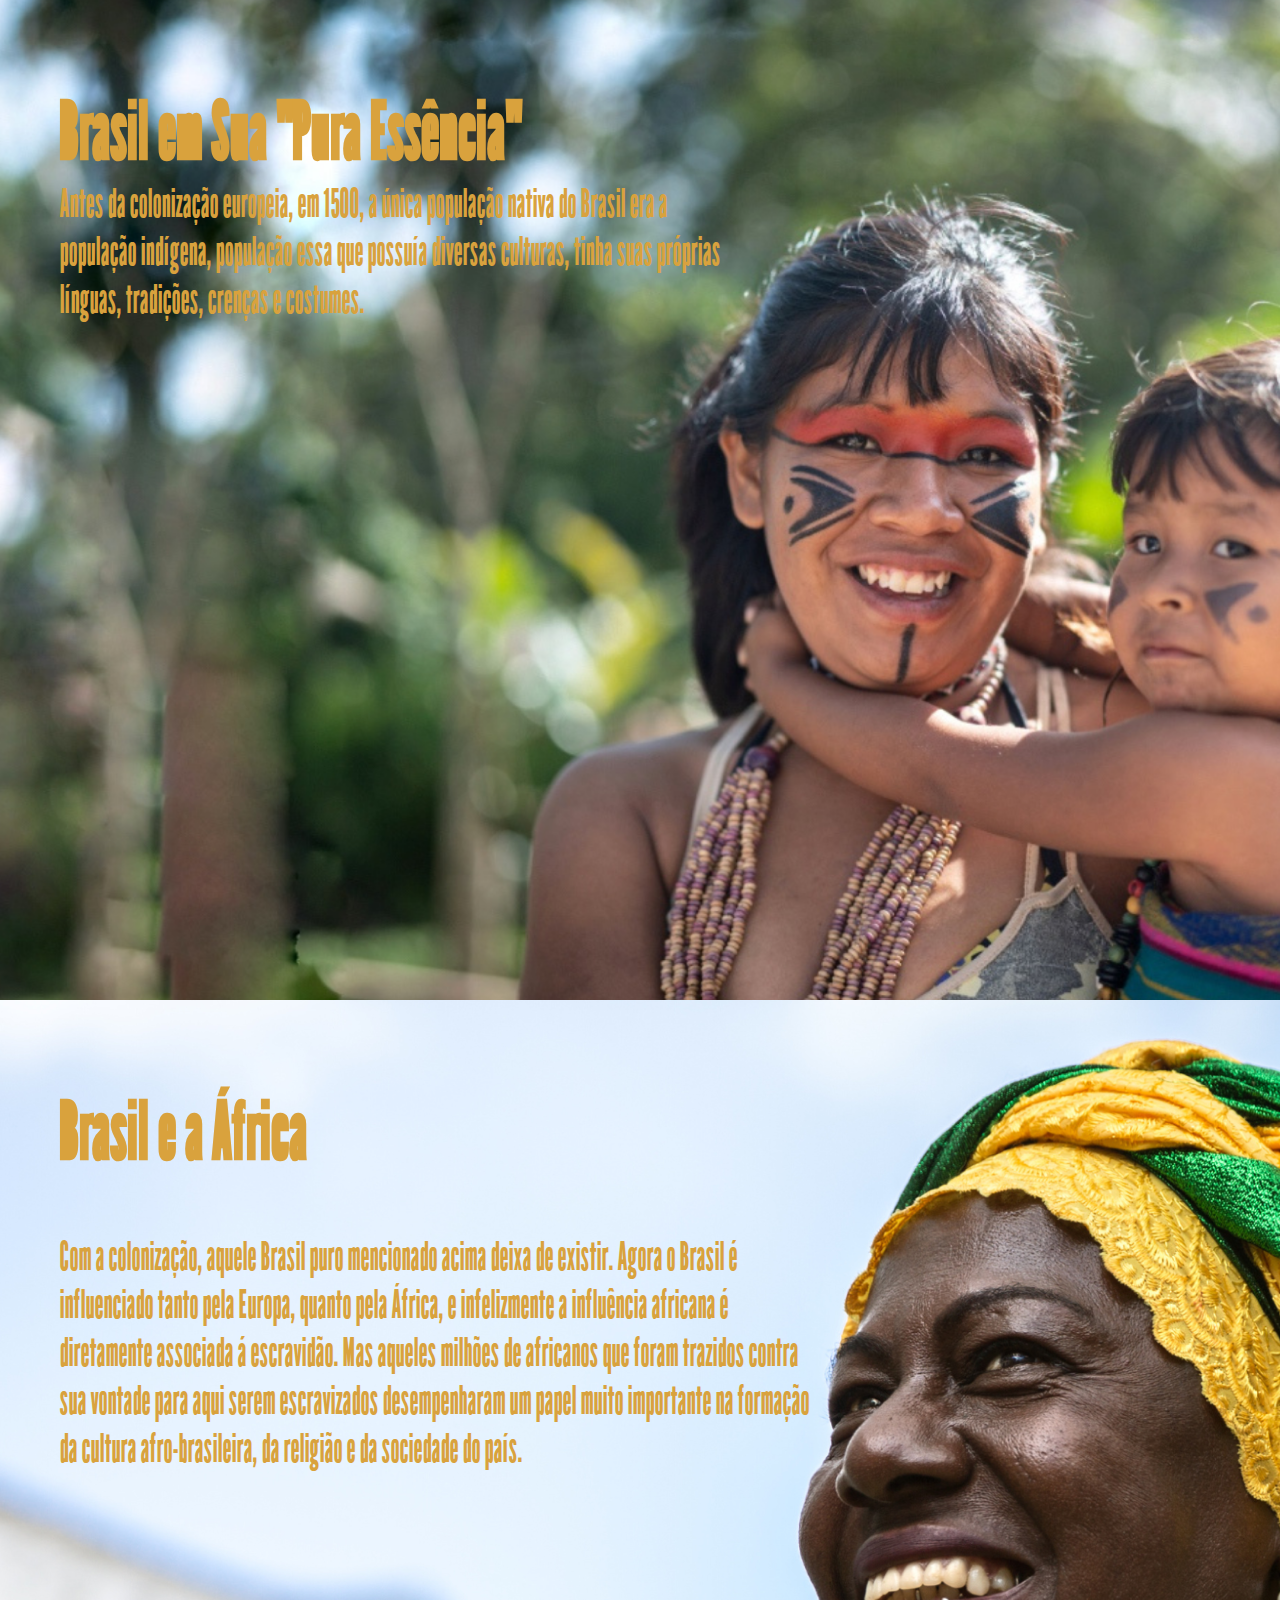
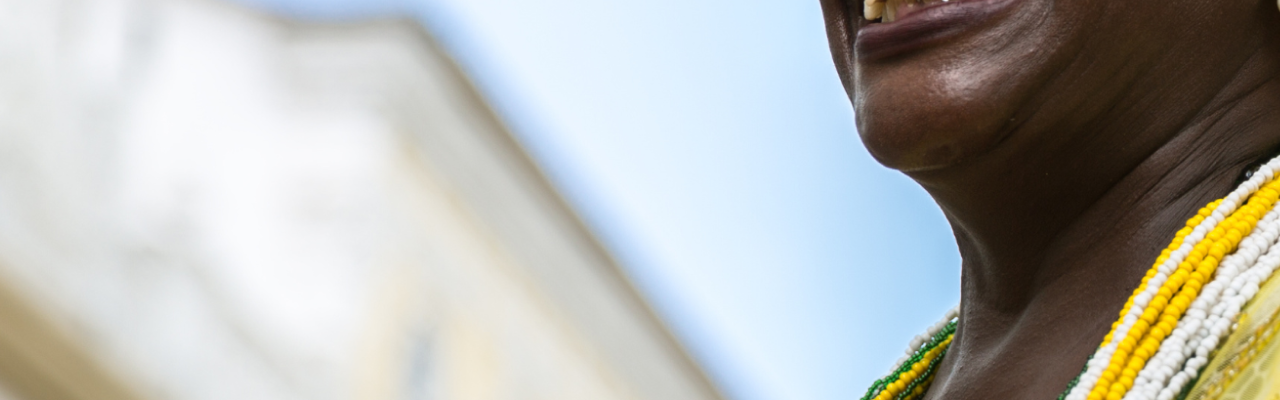
==== page.html @ 775d59c7 "iniciando partes: Brasil com África / Sem" ====
<!DOCTYPE html>
<html lang="en">
<head>
    <meta charset="UTF-8">
    <meta name="viewport" content="width=device-width, initial-scale=1.0">
    <link rel="stylesheet" href="style.css">
    <title>África como Ponto de Partida</title>
</head>
<body>
    <section class="contbrpuro">
        <div class="text">
            <h1>Brasil em Sua "Pura Essência"</h1>
            <p>Antes da colonização europeia, em 1500, a única população nativa do Brasil era a população indígena, população essa que possuía diversas culturas, tinha suas próprias línguas, tradições, crenças e costumes.</p>
        </div>
    </section>
    <section class="afrobr">
        <div class="text" id="afbr">
            <h1>Brasil e a África</h1>
            <p>Com a colonização, aquele Brasil puro mencionado acima deixa de existir. Agora o Brasil é influenciado tanto pela Europa, quanto pela África, e infelizmente a influência africana é diretamente associada á escravidão. Mas aqueles milhões de africanos que foram trazidos contra sua vontade para aqui serem escravizados desempenharam um papel muito importante na formação da cultura afro-brasileira, da religião e da sociedade do país.</p>
        </div>
    </section>
</body>
</html>
---- style.css ----
* {
    margin: 0%;
    padding: 0%;
    font-family: leaguegothicregular;
}

@font-face {
    font-family: leaguegothicregular;
    src: url(LeagueGothic-CondensedRegular.otf);
}
.contbrpuro {
    display: flex;
    width: 1440px;
    height: 1000px;
    background-image: url(img/brasilpuro.png);
    color: #D9A23D;
}

.afrobr {
    display: flex;
    width: 1440px;
    height: 1000px;
    background-image: url(img/afrobr.png);
    color: #D9A23D;
}

h1 {
    font-size: 80px;
}

p {
    font-size: 40px;
}

.text {
    display: flex;
    flex-direction: column;
    height: 510px;
    width: 665px;
    padding: 84px;
    padding-left: 60px;
}

#afbr {
    height: 695px;
    width: 755px;
    gap: 53px;
}
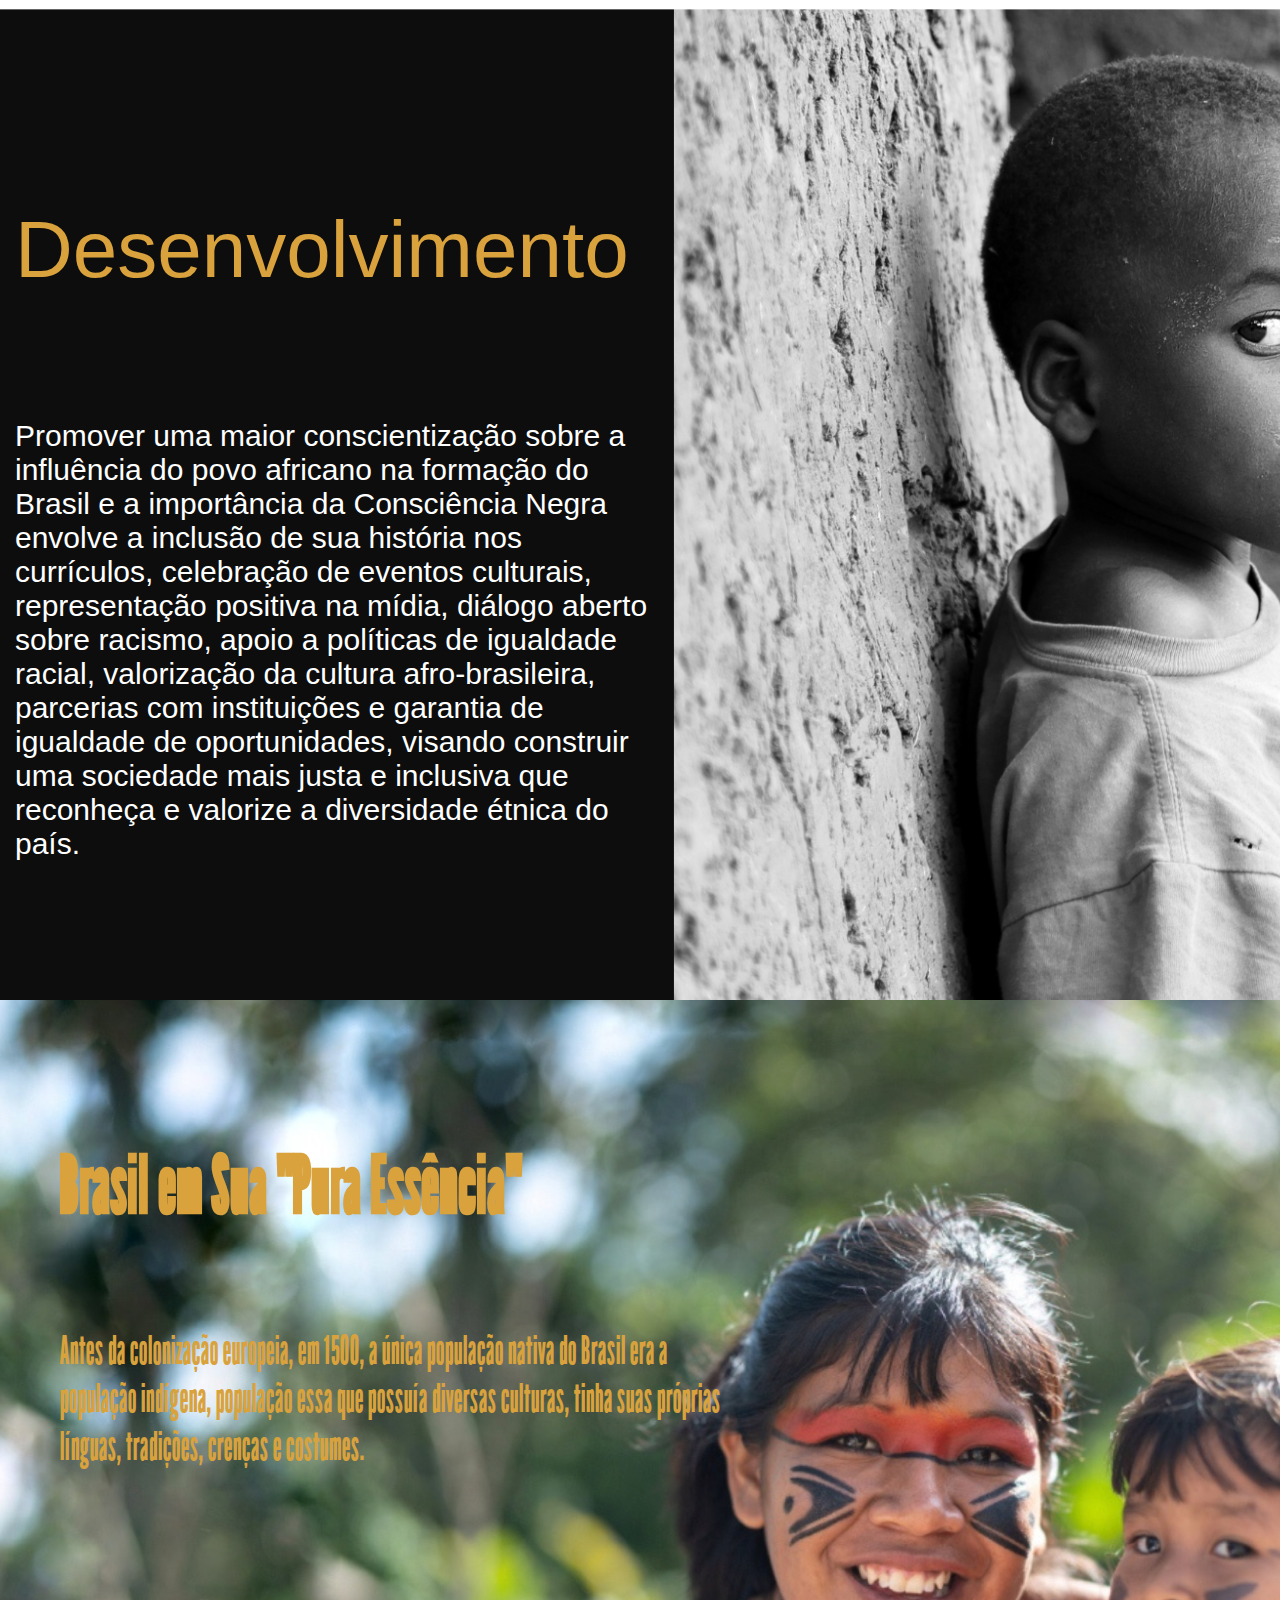
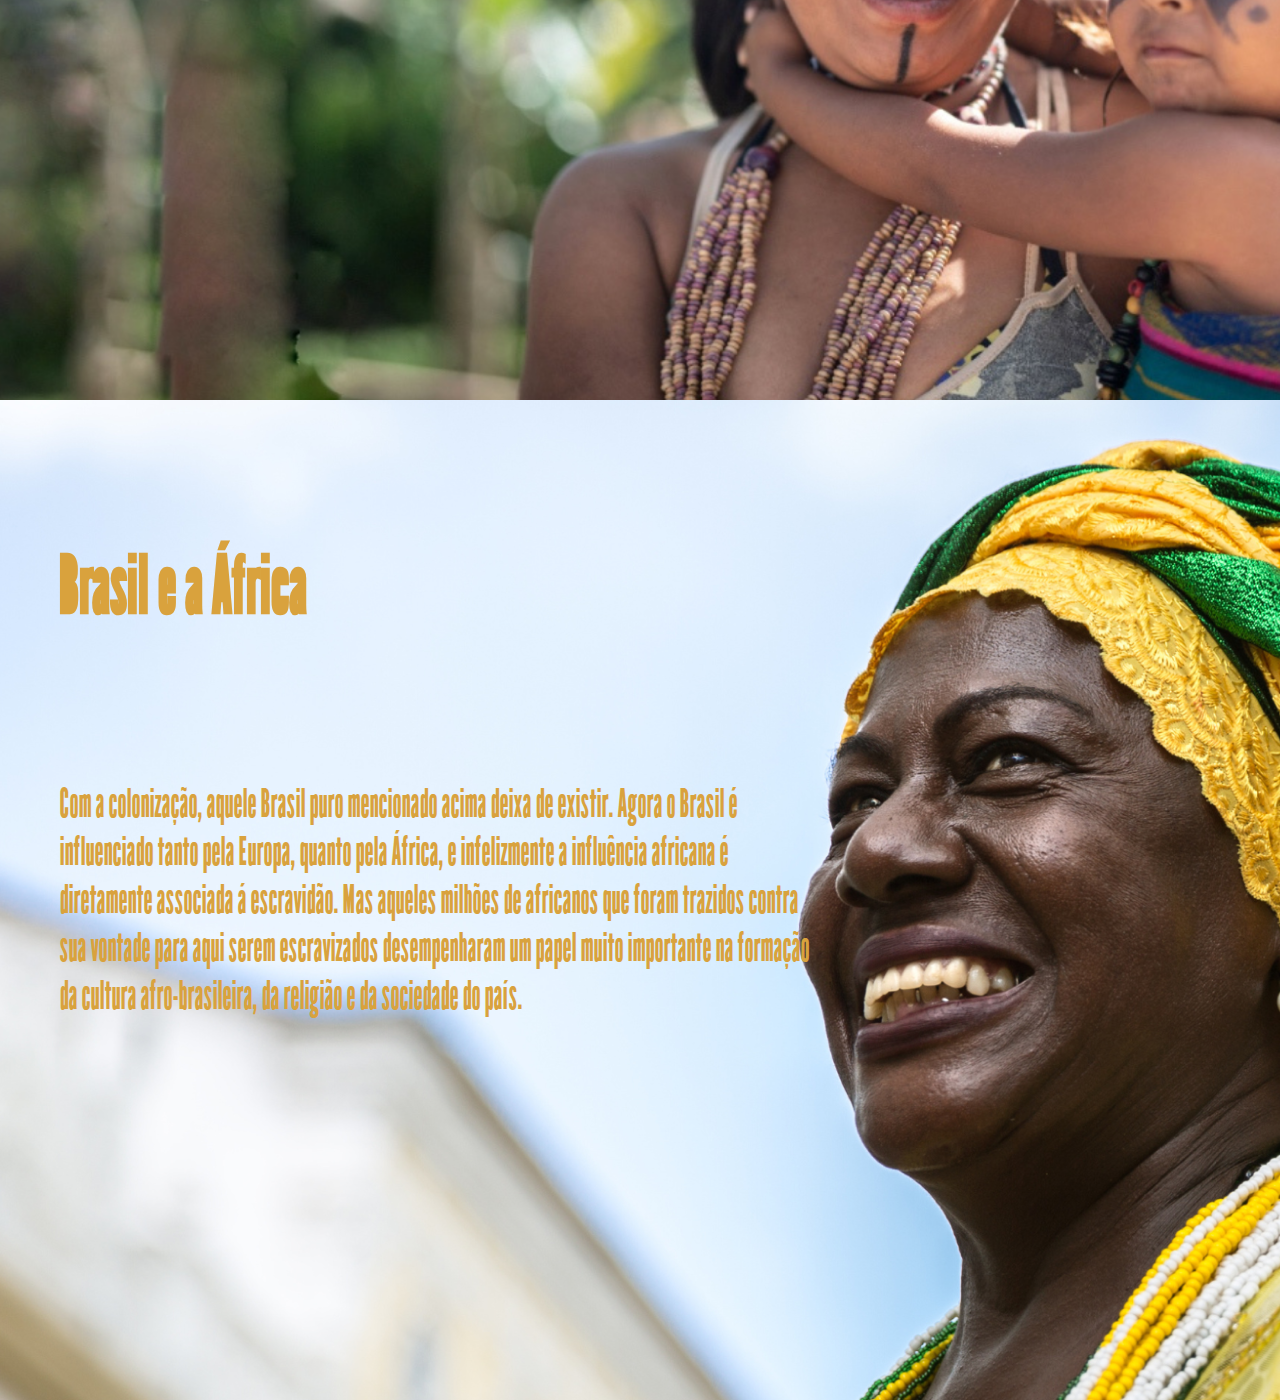
==== commit 4b7664a6: "primeira section/ falta a opacidade e a pag de pessoas histórica" ====
--- a/page.html
+++ b/page.html
@@ -1,5 +1,5 @@
 <!DOCTYPE html>
-<html lang="en">
+<html lang="pt-br">
 <head>
     <meta charset="UTF-8">
     <meta name="viewport" content="width=device-width, initial-scale=1.0">
@@ -7,6 +7,15 @@
     <title>África como Ponto de Partida</title>
 </head>
 <body>
+    <section class="desenvolvimento">
+        
+        <div class="desenvolvimentotext">
+            <h1>Desenvolvimento</h1>
+            <p class="desP">Promover uma maior conscientização sobre a influência do povo africano na formação do Brasil e a importância da Consciência Negra envolve a inclusão de sua história nos currículos, celebração de eventos culturais, representação positiva na mídia, diálogo aberto sobre racismo, apoio a políticas de igualdade racial, valorização da cultura afro-brasileira, parcerias com instituições e garantia de igualdade de oportunidades, visando construir uma sociedade mais justa e inclusiva que reconheça e valorize a diversidade étnica do país.
+        </p>
+        </div>
+        
+    </section>
     <section class="contbrpuro">
         <div class="text">
             <h1>Brasil em Sua "Pura Essência"</h1>
@@ -19,5 +28,8 @@
             <p>Com a colonização, aquele Brasil puro mencionado acima deixa de existir. Agora o Brasil é influenciado tanto pela Europa, quanto pela África, e infelizmente a influência africana é diretamente associada á escravidão. Mas aqueles milhões de africanos que foram trazidos contra sua vontade para aqui serem escravizados desempenharam um papel muito importante na formação da cultura afro-brasileira, da religião e da sociedade do país.</p>
         </div>
     </section>
+    <section class="figurasHistoricas">
+
+    </section>
 </body>
 </html>--- a/style.css
+++ b/style.css
@@ -1,5 +1,4 @@
 * {
-    margin: 0%;
     padding: 0%;
     font-family: leaguegothicregular;
 }
@@ -7,6 +6,46 @@
 @font-face {
     font-family: leaguegothicregular;
     src: url(LeagueGothic-CondensedRegular.otf);
+}
+
+body{
+    margin: auto;
+}
+
+.desenvolvimento {
+    background-image: url('img/imgDes.png');
+    display: flex;
+    width: 1440px;
+    height: 1000px;
+}
+
+.desenvolvimentotext {
+    display: flex;
+    flex-direction: column;
+    margin-right: 800px;
+    margin-top: 150px;
+    margin-left: 15px;
+}
+
+.desenvolvimentotext > h1 {
+    color: #D9A23D;
+    font-family: sans-serif;
+    font-size: 80px;
+    font-style: normal;
+    font-weight: 400;
+    line-height: normal;
+}
+
+.desenvolvimentotext > p {
+    display: flex;
+    margin-top: 70px;
+    color: #FFF;
+    font-family: sans-serif;
+    font-size: 30px;
+    font-style: normal;
+    font-weight: 400;
+    line-height: normal;
+    width: 650px;
 }
 .contbrpuro {
     display: flex;
@@ -45,4 +84,5 @@
     height: 695px;
     width: 755px;
     gap: 53px;
-}+}
+
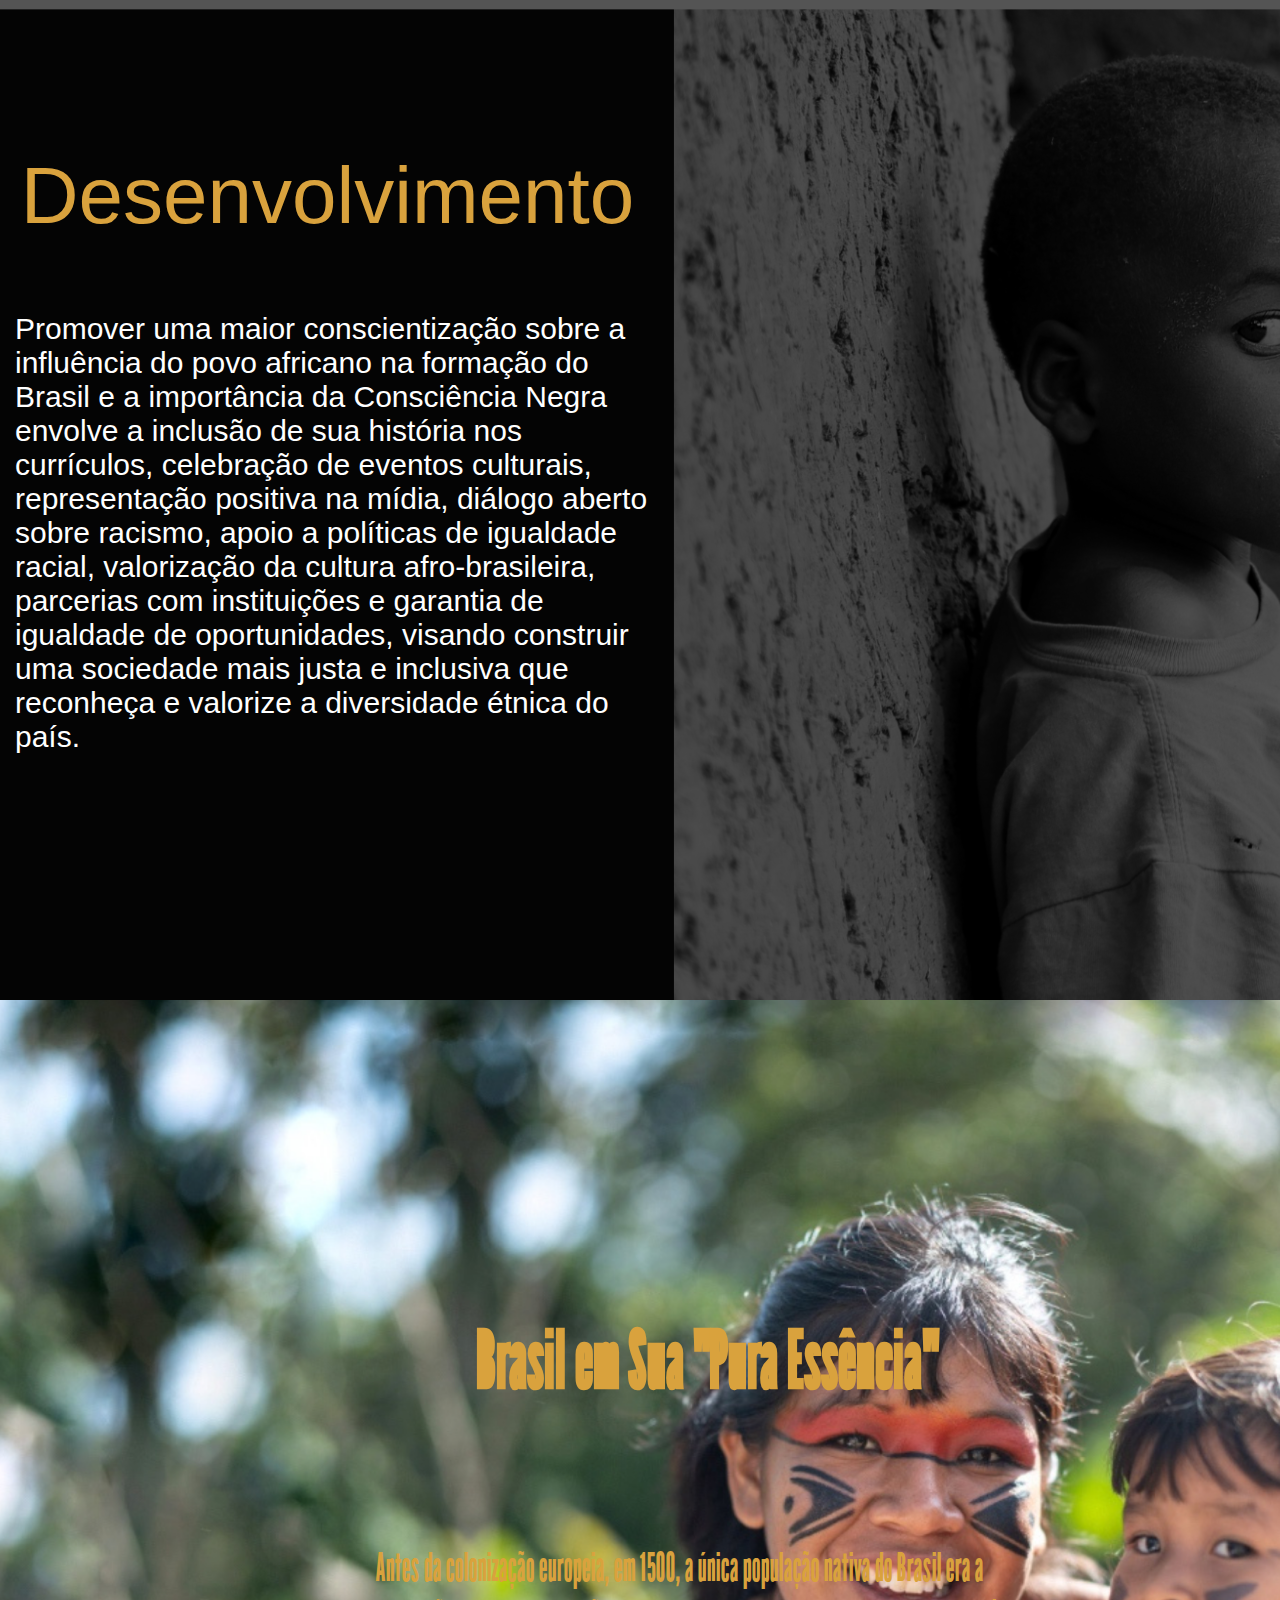
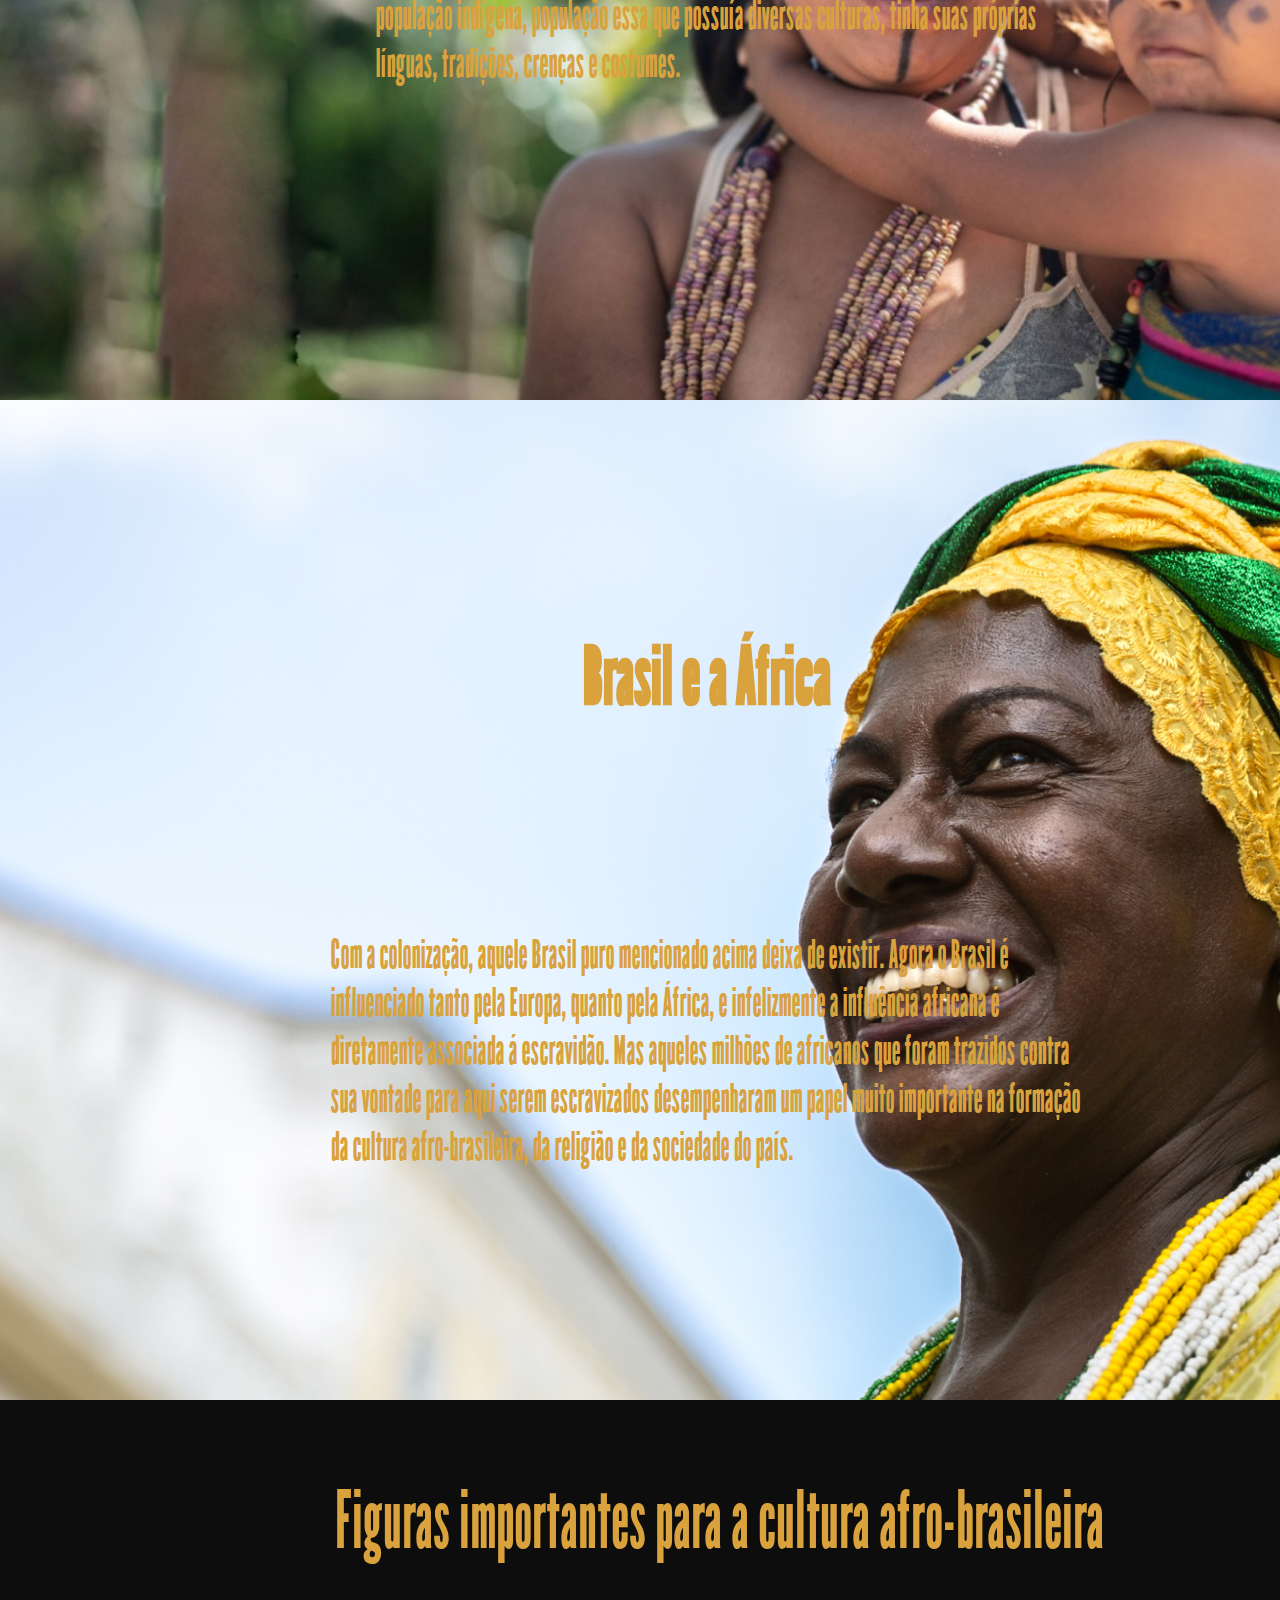
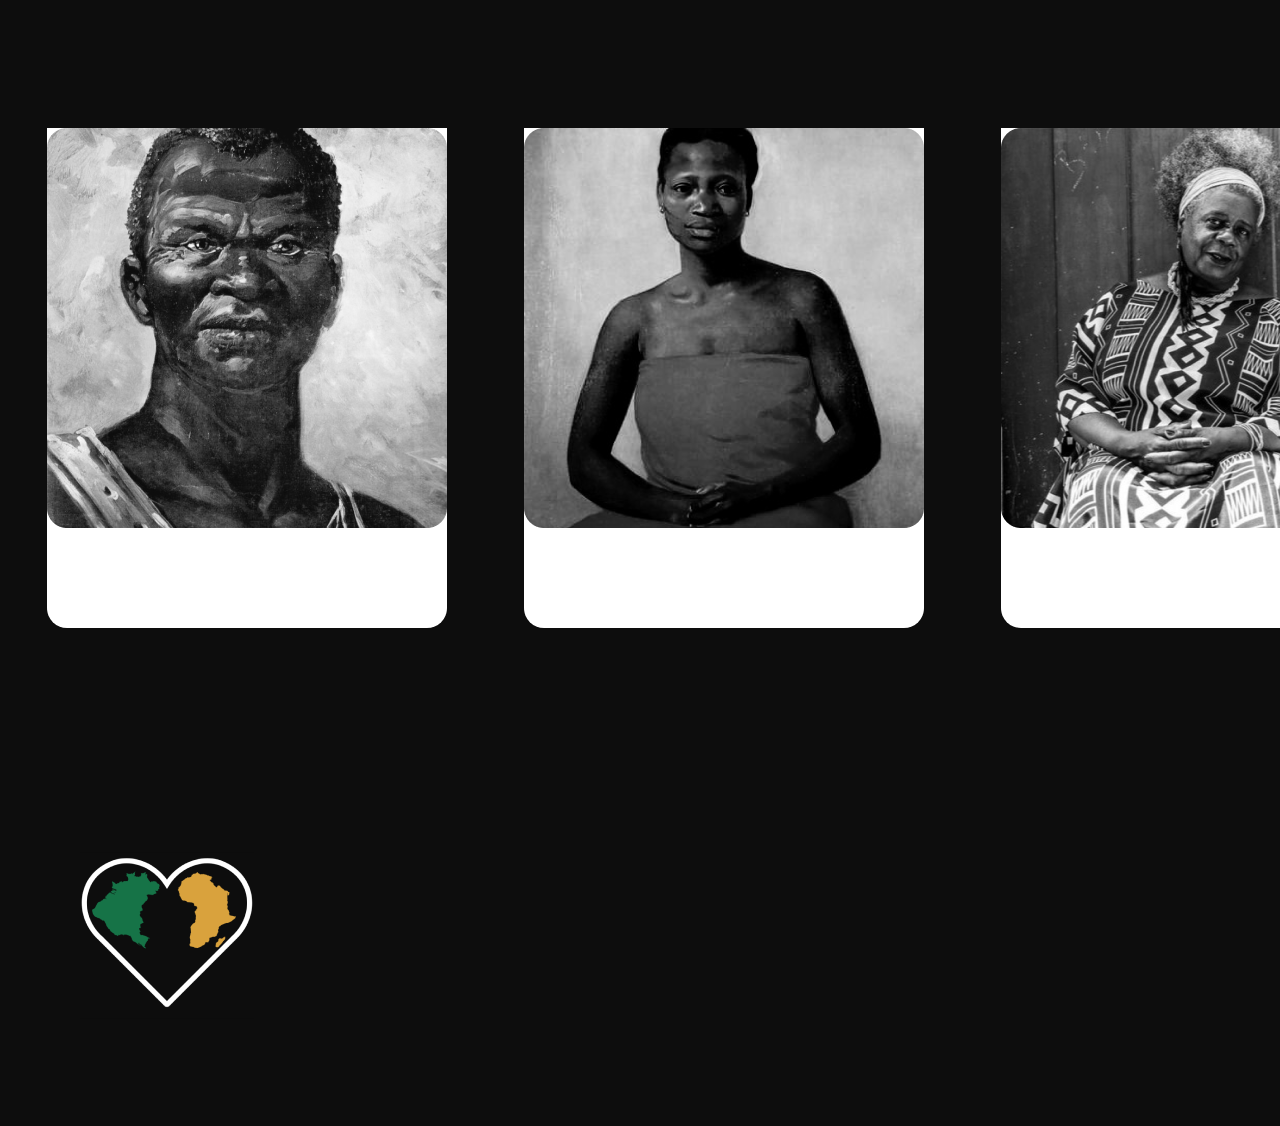
==== commit ccaf4d23: "minha parte cabou" ====
--- a/page.html
+++ b/page.html
@@ -8,11 +8,12 @@
 </head>
 <body>
     <section class="desenvolvimento">
-        
-        <div class="desenvolvimentotext">
-            <h1>Desenvolvimento</h1>
-            <p class="desP">Promover uma maior conscientização sobre a influência do povo africano na formação do Brasil e a importância da Consciência Negra envolve a inclusão de sua história nos currículos, celebração de eventos culturais, representação positiva na mídia, diálogo aberto sobre racismo, apoio a políticas de igualdade racial, valorização da cultura afro-brasileira, parcerias com instituições e garantia de igualdade de oportunidades, visando construir uma sociedade mais justa e inclusiva que reconheça e valorize a diversidade étnica do país.
-        </p>
+        <div>
+            <div class="desenvolvimentotext">
+                <h1>Desenvolvimento</h1>
+                <p class="desP">Promover uma maior conscientização sobre a influência do povo africano na formação do Brasil e a importância da Consciência Negra envolve a inclusão de sua história nos currículos, celebração de eventos culturais, representação positiva na mídia, diálogo aberto sobre racismo, apoio a políticas de igualdade racial, valorização da cultura afro-brasileira, parcerias com instituições e garantia de igualdade de oportunidades, visando construir uma sociedade mais justa e inclusiva que reconheça e valorize a diversidade étnica do país.
+            </p>
+            </div>
         </div>
         
     </section>
@@ -29,6 +30,24 @@
         </div>
     </section>
     <section class="figurasHistoricas">
+        <h1>Figuras importantes para a cultura afro-brasileira</h1>
+        <div class="cardsimg">
+            <div class="card">
+                <figure><img src="img/zumbidospalmares.png" alt=""></figure>
+                <p>Zumbi dos Palmares</p>
+            </div>
+            <div class="card">
+                <figure><img src="img/tereza-de-benguela 1.png" alt=""></figure>
+                <p>Tereza de Benguela</p>
+            </div>
+            <div class="card">
+                <figure><img src="img/conceicao-evaristo 1.png" alt=""></figure>
+                <p>Conceição evaristo</p>
+            </div>
+        </div>
+        <figure class='footerimg'>
+            <img src="img/Design sem nome (2) 1.png" alt="">
+        </figure>
 
     </section>
 </body>
--- a/style.css
+++ b/style.css
@@ -1,6 +1,7 @@
 * {
     padding: 0%;
     font-family: leaguegothicregular;
+    margin: auto;
 }
 
 @font-face {
@@ -8,10 +9,13 @@
     src: url(LeagueGothic-CondensedRegular.otf);
 }
 
-body{
-    margin: auto;
+
+
+.desenvolvimento > div{
+    background: #000000AB;
+    width: 1440px;
+    height: 1000px;
 }
-
 .desenvolvimento {
     background-image: url('img/imgDes.png');
     display: flex;
@@ -34,6 +38,7 @@
     font-style: normal;
     font-weight: 400;
     line-height: normal;
+    margin-top: ;
 }
 
 .desenvolvimentotext > p {
@@ -86,3 +91,52 @@
     gap: 53px;
 }
 
+.figurasHistoricas {
+    background-color: #0D0D0D;
+    width: 1440px;
+    height: 1326px;
+}
+
+.figurasHistoricas > h1{
+    color: #D9A23D;
+    text-align: center;
+    font-size: 80px;
+    font-style: normal;
+    font-weight: 400;
+    line-height: normal;
+    padding-top: 73px;
+}
+
+.cardsimg {
+    margin-top: 159px;
+}
+
+.cardsimg > div > figure > img{
+    width: 400px;
+    height: 400px;
+    background-color: #FFF;
+
+}
+
+
+.cardsimg {
+    display: flex;
+    margin-left: 8px;
+}
+
+.card {
+    background-color: white;
+    border-radius: 20px;
+    width: 400px;
+    height: 500px;
+}
+
+
+.card > p{
+    color: #e9151500;
+}
+
+.footerimg{
+    margin-top: 224px;
+    margin-left: 80px;
+}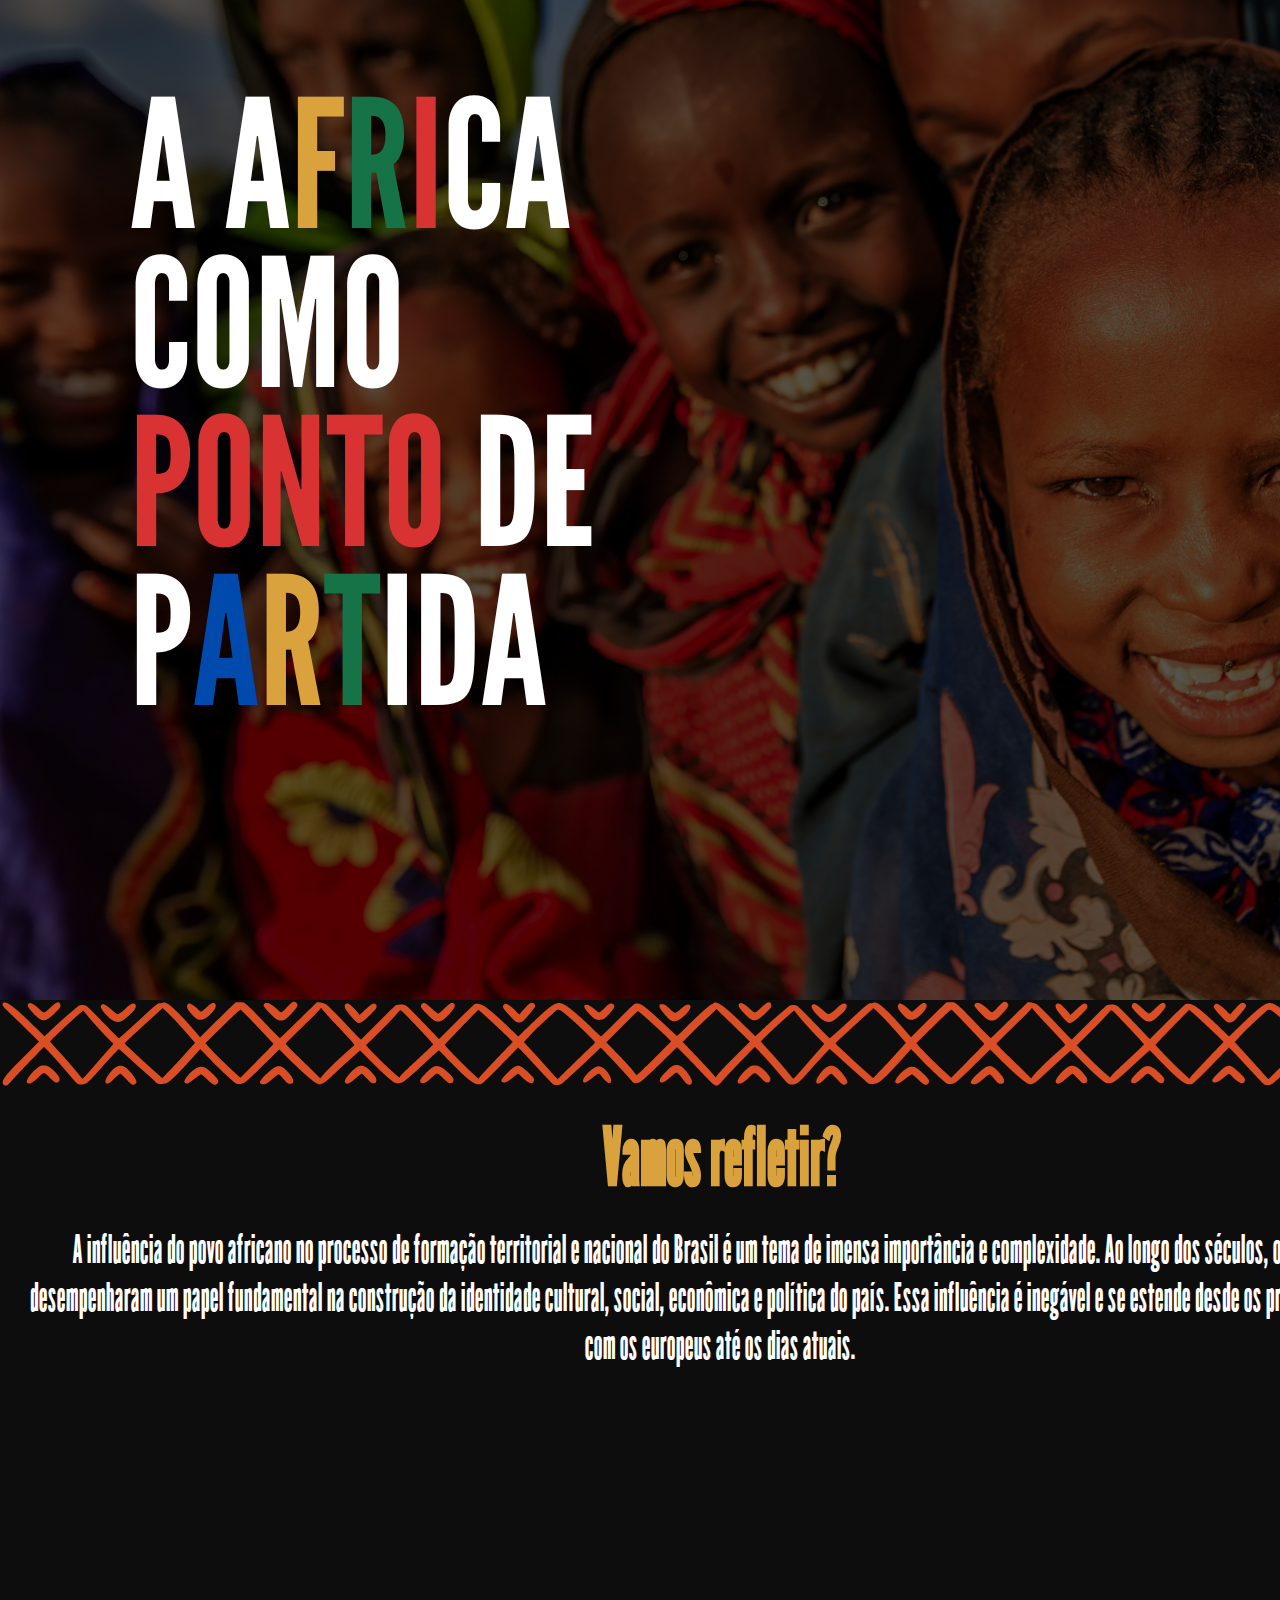
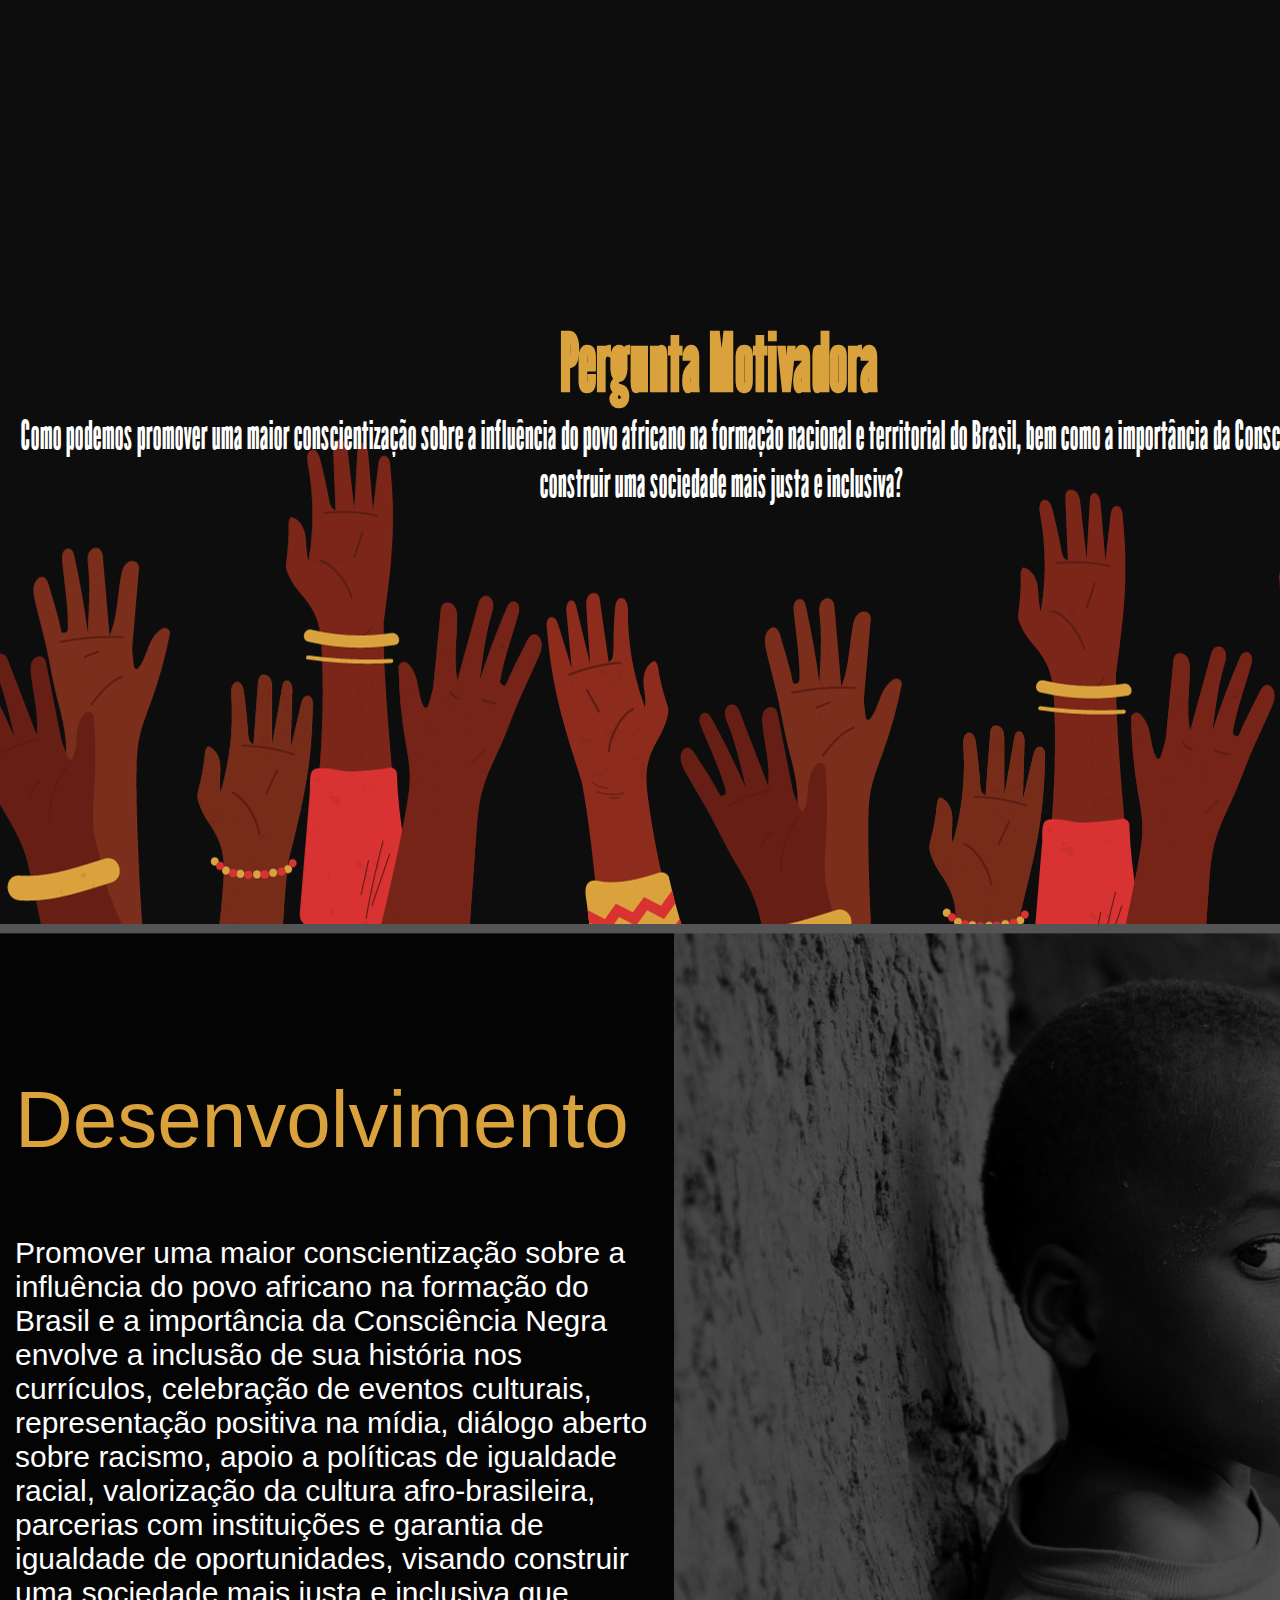
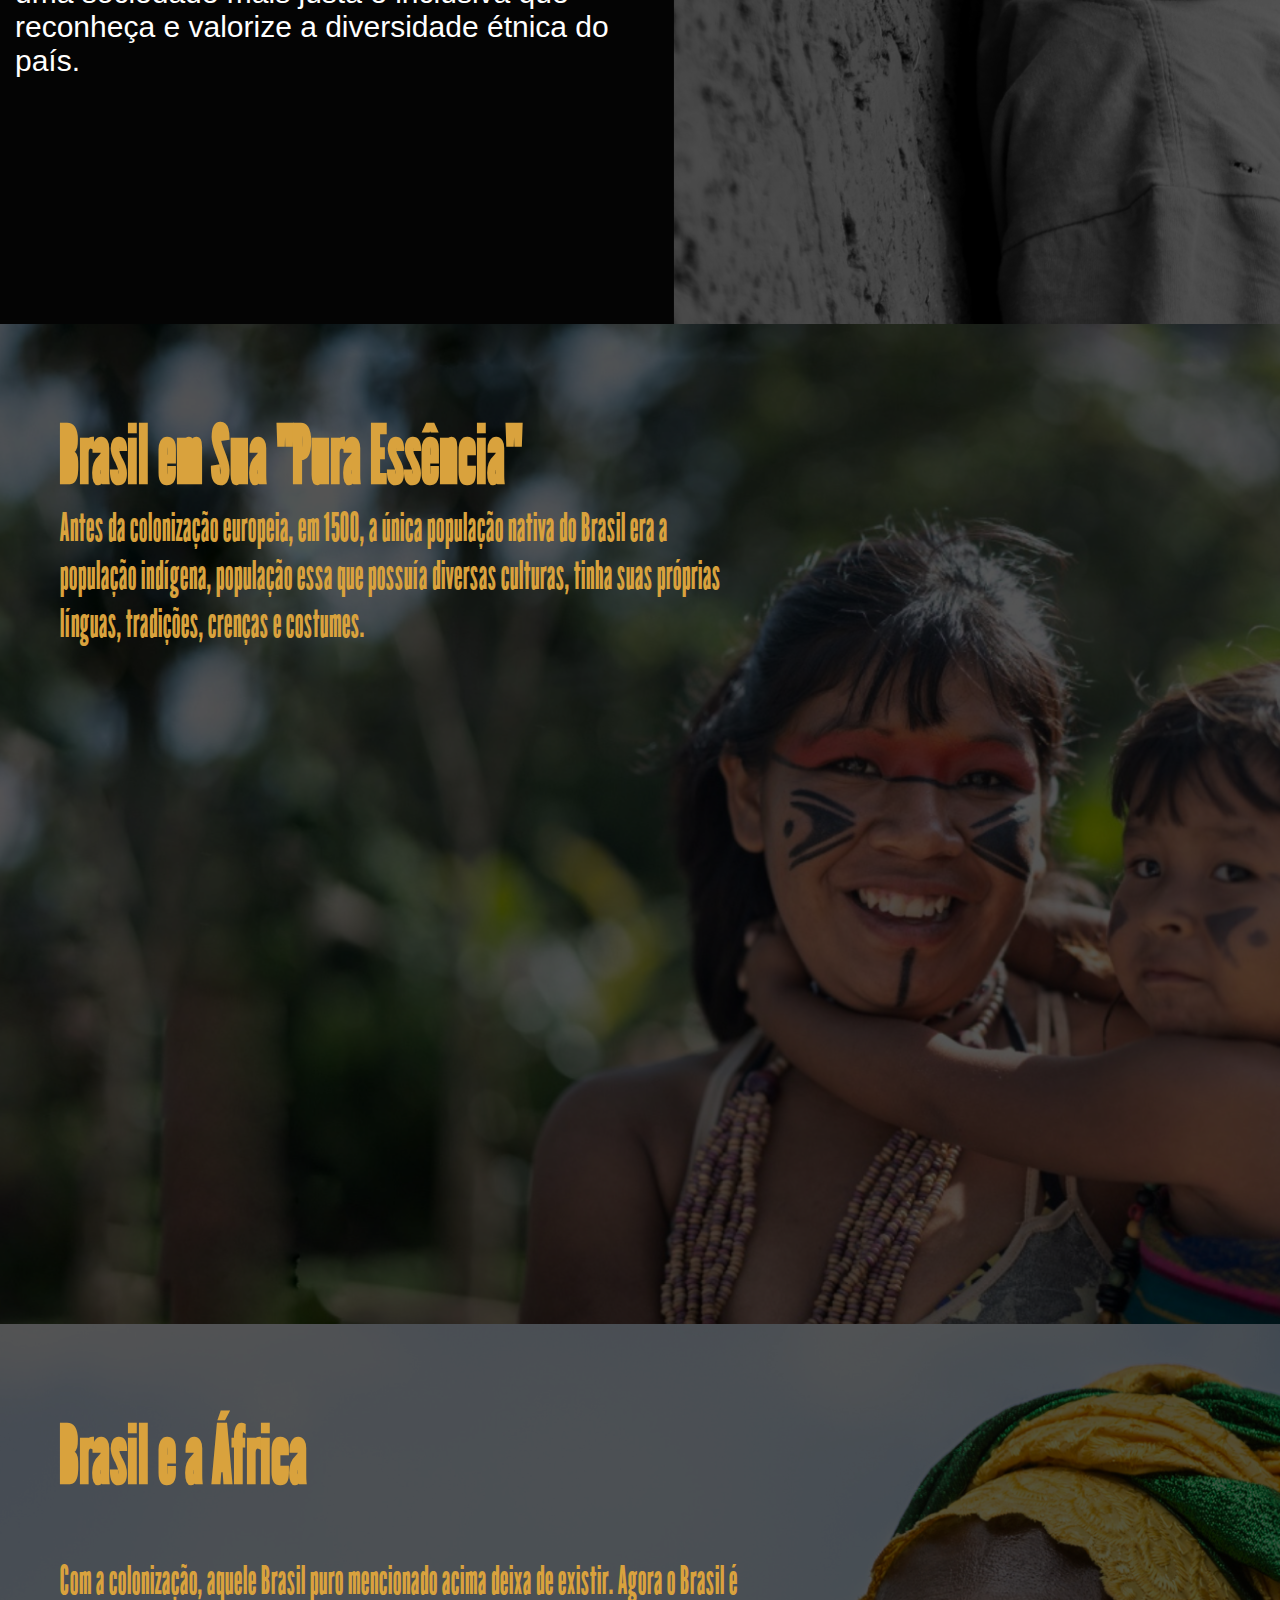
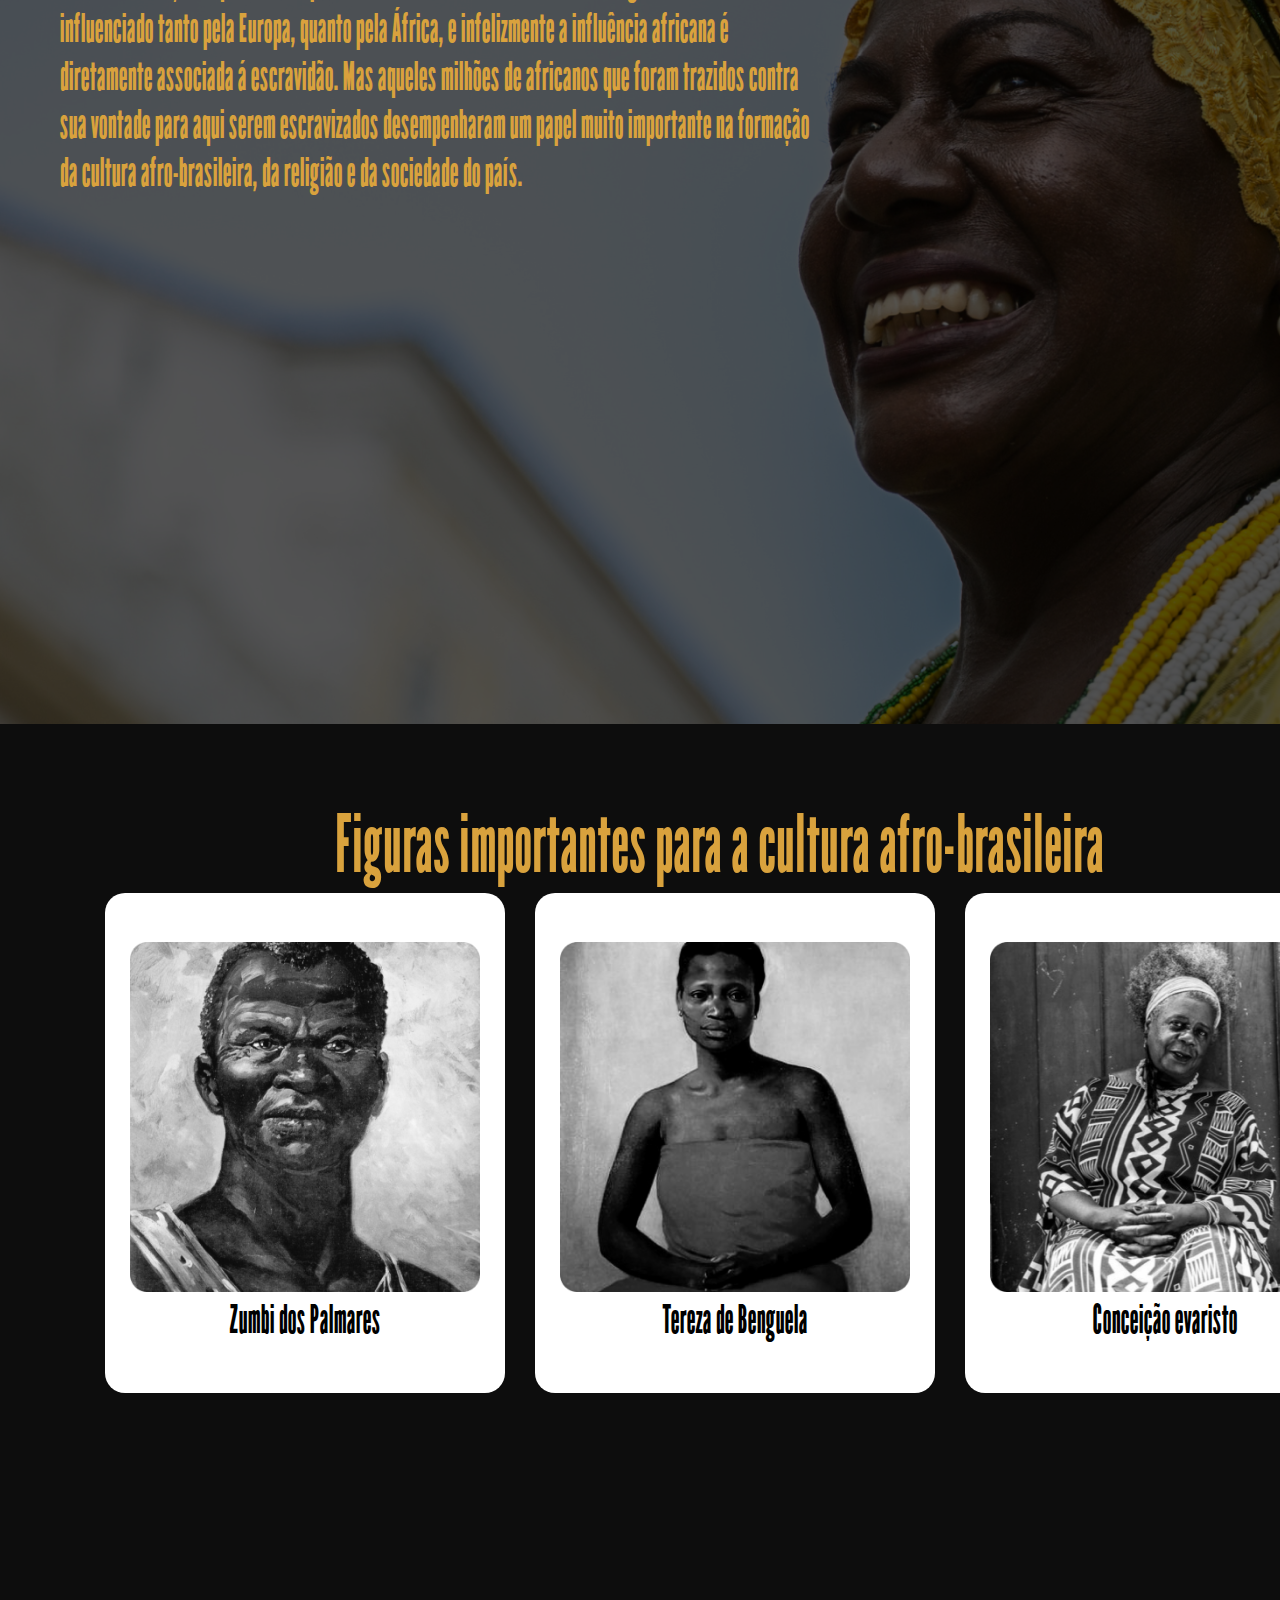
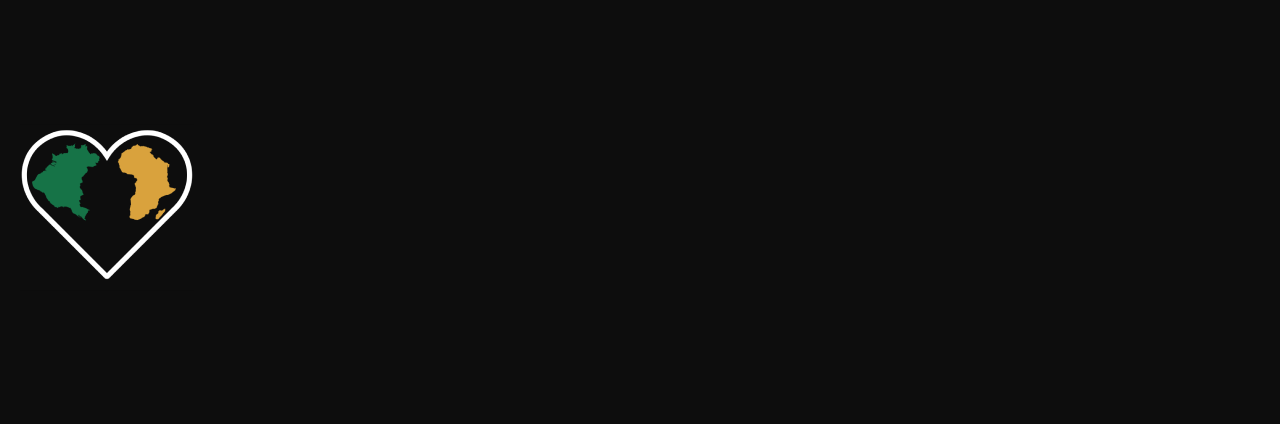
==== commit fabeaad7: "terminei" ====
--- a/page.html
+++ b/page.html
@@ -7,6 +7,22 @@
     <title>África como Ponto de Partida</title>
 </head>
 <body>
+    <header>
+
+    </header>
+    <section class="hero">
+        <div class="transparencia">
+            <img src="img/titulo.png" alt="">
+        </div>
+    </section>
+    <section class="perguntaMotivadora">
+        <h1>Vamos refletir?</h1>
+        <p>A influência do povo africano no processo de formação territorial e nacional do Brasil é um tema de imensa importância e complexidade. Ao longo dos séculos, os africanos desempenharam um papel fundamental na construção da identidade cultural, social, econômica e política do país. Essa influência é inegável e se estende desde os primeiros contatos com os europeus até os dias atuais.</p>
+    </section>
+    <section class="DesenvlvimentoPergunta">
+        <h1>Pergunta Motivadora</h1>
+        <p>Como podemos promover uma maior conscientização sobre a influência do povo africano na formação nacional e territorial do Brasil, bem como a importância da Consciência Negra, para construir uma sociedade mais justa e inclusiva?</p>
+    </section>
     <section class="desenvolvimento">
         <div>
             <div class="desenvolvimentotext">
@@ -15,18 +31,21 @@
             </p>
             </div>
         </div>
-        
     </section>
     <section class="contbrpuro">
-        <div class="text">
-            <h1>Brasil em Sua "Pura Essência"</h1>
-            <p>Antes da colonização europeia, em 1500, a única população nativa do Brasil era a população indígena, população essa que possuía diversas culturas, tinha suas próprias línguas, tradições, crenças e costumes.</p>
+        <div class="transparencia">
+            <div class="text">
+                <h1>Brasil em Sua "Pura Essência"</h1>
+                <p>Antes da colonização europeia, em 1500, a única população nativa do Brasil era a população indígena, população essa que possuía diversas culturas, tinha suas próprias línguas, tradições, crenças e costumes.</p>
+            </div>
         </div>
     </section>
     <section class="afrobr">
-        <div class="text" id="afbr">
-            <h1>Brasil e a África</h1>
-            <p>Com a colonização, aquele Brasil puro mencionado acima deixa de existir. Agora o Brasil é influenciado tanto pela Europa, quanto pela África, e infelizmente a influência africana é diretamente associada á escravidão. Mas aqueles milhões de africanos que foram trazidos contra sua vontade para aqui serem escravizados desempenharam um papel muito importante na formação da cultura afro-brasileira, da religião e da sociedade do país.</p>
+        <div class="transparencia">
+            <div class="text" id="afbr">
+                <h1>Brasil e a África</h1>
+                <p>Com a colonização, aquele Brasil puro mencionado acima deixa de existir. Agora o Brasil é influenciado tanto pela Europa, quanto pela África, e infelizmente a influência africana é diretamente associada á escravidão. Mas aqueles milhões de africanos que foram trazidos contra sua vontade para aqui serem escravizados desempenharam um papel muito importante na formação da cultura afro-brasileira, da religião e da sociedade do país.</p>
+            </div>
         </div>
     </section>
     <section class="figurasHistoricas">
@@ -45,10 +64,9 @@
                 <p>Conceição evaristo</p>
             </div>
         </div>
-        <figure class='footerimg'>
-            <img src="img/Design sem nome (2) 1.png" alt="">
-        </figure>
-
     </section>
+    <figure class='footerimg'>
+        <img src="img/Design sem nome (2) 1.png" alt="">
+    </figure>
 </body>
 </html>--- a/style.css
+++ b/style.css
@@ -1,15 +1,21 @@
 * {
     padding: 0%;
+    margin: 0;
     font-family: leaguegothicregular;
-    margin: auto;
 }
 
 @font-face {
     font-family: leaguegothicregular;
     src: url(LeagueGothic-CondensedRegular.otf);
 }
-
-
+body {
+    background-color: rgba(13, 13, 13, 1);
+}
+.transparencia {
+    background: #000000AB;
+    width: 1440px;
+    height: 1000px;
+}
 
 .desenvolvimento > div{
     background: #000000AB;
@@ -20,7 +26,8 @@
     background-image: url('img/imgDes.png');
     display: flex;
     width: 1440px;
-    height: 1000px;
+    height:1000px;
+    margin: auto;
 }
 
 .desenvolvimentotext {
@@ -58,6 +65,7 @@
     height: 1000px;
     background-image: url(img/brasilpuro.png);
     color: #D9A23D;
+    margin: auto;
 }
 
 .afrobr {
@@ -66,6 +74,7 @@
     height: 1000px;
     background-image: url(img/afrobr.png);
     color: #D9A23D;
+    margin: auto;
 }
 
 h1 {
@@ -94,7 +103,12 @@
 .figurasHistoricas {
     background-color: #0D0D0D;
     width: 1440px;
-    height: 1326px;
+    height: 1000px;
+    margin: auto;
+    display: flex;
+    flex-direction: column;
+    align-items: center;
+
 }
 
 .figurasHistoricas > h1{
@@ -107,21 +121,15 @@
     padding-top: 73px;
 }
 
+
+.cardsimg > div > figure > img{
+    width: 350px;
+    height: 350px;
+    background-color: #FFF;
+}
+
 .cardsimg {
-    margin-top: 159px;
-}
-
-.cardsimg > div > figure > img{
-    width: 400px;
-    height: 400px;
-    background-color: #FFF;
-
-}
-
-
-.cardsimg {
-    display: flex;
-    margin-left: 8px;
+    display: flex;
 }
 
 .card {
@@ -129,14 +137,69 @@
     border-radius: 20px;
     width: 400px;
     height: 500px;
-}
-
-
-.card > p{
+    margin-left: 30px;
+    display: flex;
+    flex-direction: column;
+    align-items: center;
+    justify-content: center;
+
+}
+
+
+.card > div >  p{
     color: #e9151500;
 }
 
 .footerimg{
-    margin-top: 224px;
-    margin-left: 80px;
+    background-color: #0D0D0D;
+    height: 300px;
+    width: 1440px;
+    margin: auto;
+    
+}
+.footerimg > img {
+    margin-left: 20px;
+}
+
+.perguntaMotivadora {
+    width: 1440px;
+    height: 500px;
+    background-image: url('img/introduçao.png');
+    text-align: center;
+    margin: auto;
+    display: flex;
+    flex-direction: column;
+    align-items: center;
+    justify-content: center;
+}
+.perguntaMotivadora > h1 {
+    color:#D9A23D;
+}
+.perguntaMotivadora > p {
+    color: white;
+    margin: 20px;
+
+}
+.DesenvlvimentoPergunta {
+    width: 1440px;
+    height: 1024px;
+    background-image: url('img/pergunta.png');
+    text-align: center;
+    margin: auto;
+    display: flex;
+    flex-direction: column;
+    align-items: center;
+    justify-content: center;
+}
+.DesenvlvimentoPergunta > h1 {
+    color: #D9A23D;
+}
+.DesenvlvimentoPergunta {
+    color: white;
+}
+.hero {
+    width: 1440px;
+    height: 1000px;
+    background-image: url('img/hero.png');
+    margin: auto;
 }